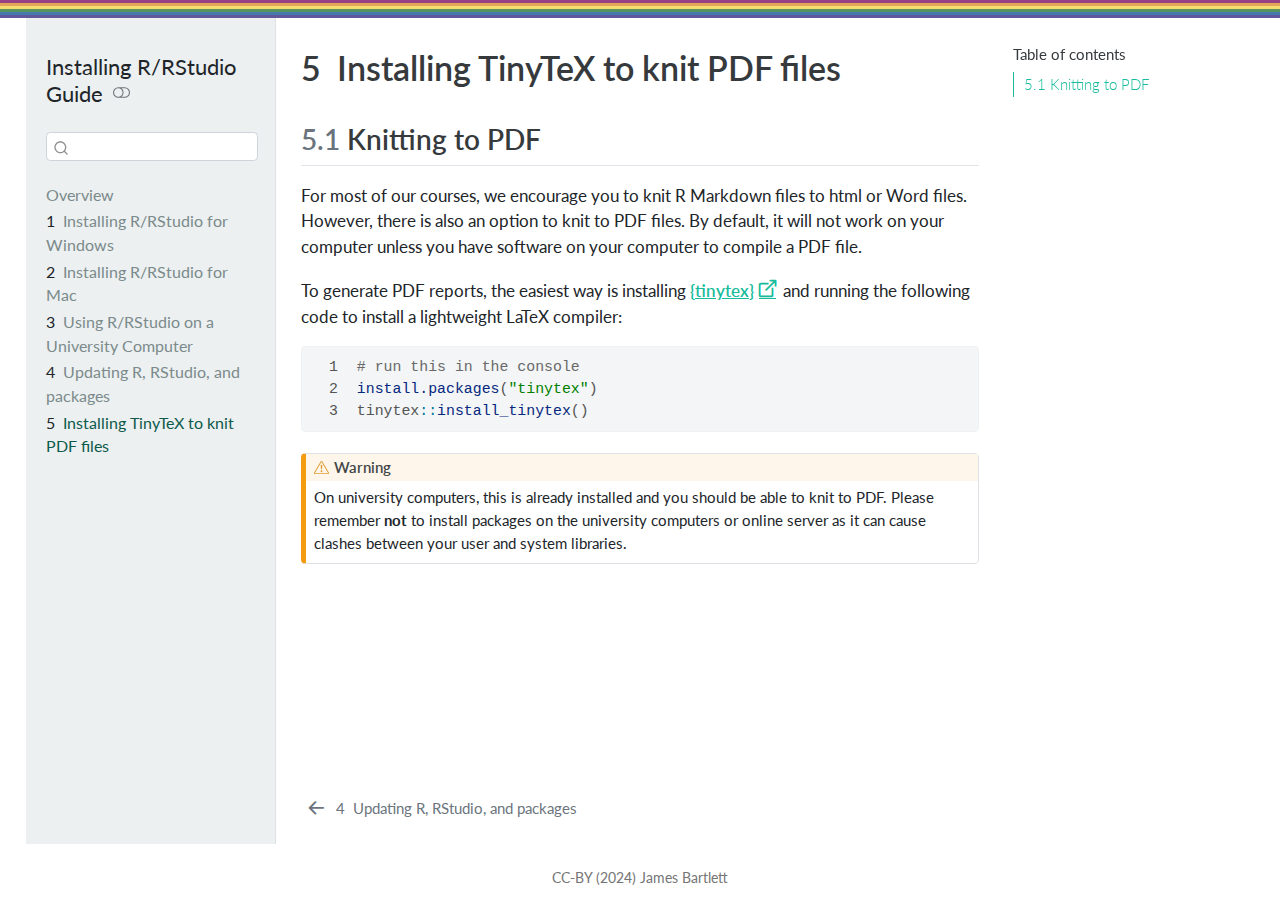
==== docs/install-tidytex.html @ 89337a4c "Complete Mac chapter, windows work in progress" ====
<!DOCTYPE html>
<html xmlns="http://www.w3.org/1999/xhtml" lang="en" xml:lang="en"><head>
<meta http-equiv="Content-Type" content="text/html; charset=UTF-8">
<meta charset="utf-8">
<meta name="generator" content="quarto-1.3.450">
<meta name="viewport" content="width=device-width, initial-scale=1.0, user-scalable=yes">
<meta name="description" content="This guide provides instructions for installing R/RStudio for students at the University of Glasgow.">
<title>Installing R/RStudio Guide - 5&nbsp; Installing TinyTeX to knit PDF files</title>
<style>
code{white-space: pre-wrap;}
span.smallcaps{font-variant: small-caps;}
div.columns{display: flex; gap: min(4vw, 1.5em);}
div.column{flex: auto; overflow-x: auto;}
div.hanging-indent{margin-left: 1.5em; text-indent: -1.5em;}
ul.task-list{list-style: none;}
ul.task-list li input[type="checkbox"] {
  width: 0.8em;
  margin: 0 0.8em 0.2em -1em; /* quarto-specific, see https://github.com/quarto-dev/quarto-cli/issues/4556 */ 
  vertical-align: middle;
}
/* CSS for syntax highlighting */
pre > code.sourceCode { white-space: pre; position: relative; }
pre > code.sourceCode > span { display: inline-block; line-height: 1.25; }
pre > code.sourceCode > span:empty { height: 1.2em; }
.sourceCode { overflow: visible; }
code.sourceCode > span { color: inherit; text-decoration: inherit; }
div.sourceCode { margin: 1em 0; }
pre.sourceCode { margin: 0; }
@media screen {
div.sourceCode { overflow: auto; }
}
@media print {
pre > code.sourceCode { white-space: pre-wrap; }
pre > code.sourceCode > span { text-indent: -5em; padding-left: 5em; }
}
pre.numberSource code
  { counter-reset: source-line 0; }
pre.numberSource code > span
  { position: relative; left: -4em; counter-increment: source-line; }
pre.numberSource code > span > a:first-child::before
  { content: counter(source-line);
    position: relative; left: -1em; text-align: right; vertical-align: baseline;
    border: none; display: inline-block;
    -webkit-touch-callout: none; -webkit-user-select: none;
    -khtml-user-select: none; -moz-user-select: none;
    -ms-user-select: none; user-select: none;
    padding: 0 4px; width: 4em;
  }
pre.numberSource { margin-left: 3em;  padding-left: 4px; }
div.sourceCode
  {   }
@media screen {
pre > code.sourceCode > span > a:first-child::before { text-decoration: underline; }
}
</style>

<script src="site_libs/quarto-nav/quarto-nav.js"></script>
<script src="site_libs/clipboard/clipboard.min.js"></script>
<script src="site_libs/quarto-search/autocomplete.umd.js"></script>
<script src="site_libs/quarto-search/fuse.min.js"></script>
<script src="site_libs/quarto-search/quarto-search.js"></script>
<meta name="quarto:offset" content="./">
<link href="./updating-r.html" rel="prev">
<link href="./images/logos/logo.png" rel="icon" type="image/png">
<script src="site_libs/quarto-html/quarto.js"></script>
<script src="site_libs/quarto-html/popper.min.js"></script>
<script src="site_libs/quarto-html/tippy.umd.min.js"></script>
<script src="site_libs/quarto-html/anchor.min.js"></script>
<link href="site_libs/quarto-html/tippy.css" rel="stylesheet">
<link href="site_libs/quarto-html/quarto-syntax-highlighting.css" rel="stylesheet" class="quarto-color-scheme" id="quarto-text-highlighting-styles">
<link href="site_libs/quarto-html/quarto-syntax-highlighting-dark.css" rel="prefetch" class="quarto-color-scheme quarto-color-alternate" id="quarto-text-highlighting-styles">
<script src="site_libs/bootstrap/bootstrap.min.js"></script>
<link href="site_libs/bootstrap/bootstrap-icons.css" rel="stylesheet">
<link href="site_libs/bootstrap/bootstrap.min.css" rel="stylesheet" class="quarto-color-scheme" id="quarto-bootstrap" data-mode="light">
<link href="site_libs/bootstrap/bootstrap-dark.min.css" rel="prefetch" class="quarto-color-scheme quarto-color-alternate" id="quarto-bootstrap" data-mode="dark"><script id="quarto-search-options" type="application/json">{
  "location": "sidebar",
  "copy-button": false,
  "collapse-after": 3,
  "panel-placement": "start",
  "type": "textbox",
  "limit": 20,
  "language": {
    "search-no-results-text": "No results",
    "search-matching-documents-text": "matching documents",
    "search-copy-link-title": "Copy link to search",
    "search-hide-matches-text": "Hide additional matches",
    "search-more-match-text": "more match in this document",
    "search-more-matches-text": "more matches in this document",
    "search-clear-button-title": "Clear",
    "search-detached-cancel-button-title": "Cancel",
    "search-submit-button-title": "Submit",
    "search-label": "Search"
  }
}</script><link rel="stylesheet" href="https://use.fontawesome.com/releases/v5.13.0/css/all.css">
<link rel="stylesheet" href="include/booktem.css">
<link rel="stylesheet" href="include/webex.css">
<link rel="stylesheet" href="include/glossary.css">
<link rel="stylesheet" href="include/style.css">
</head>
<body class="nav-sidebar floating">

<div id="quarto-search-results"></div>
  <header id="quarto-header" class="headroom fixed-top"><nav class="quarto-secondary-nav"><div class="container-fluid d-flex">
      <button type="button" class="quarto-btn-toggle btn" data-bs-toggle="collapse" data-bs-target="#quarto-sidebar,#quarto-sidebar-glass" aria-controls="quarto-sidebar" aria-expanded="false" aria-label="Toggle sidebar navigation" onclick="if (window.quartoToggleHeadroom) { window.quartoToggleHeadroom(); }">
        <i class="bi bi-layout-text-sidebar-reverse"></i>
      </button>
      <nav class="quarto-page-breadcrumbs" aria-label="breadcrumb"><ol class="breadcrumb"><li class="breadcrumb-item"><a href="./install-tidytex.html"><span class="chapter-number">5</span>&nbsp; <span class="chapter-title">Installing TinyTeX to knit PDF files</span></a></li></ol></nav>
      <a class="flex-grow-1" role="button" data-bs-toggle="collapse" data-bs-target="#quarto-sidebar,#quarto-sidebar-glass" aria-controls="quarto-sidebar" aria-expanded="false" aria-label="Toggle sidebar navigation" onclick="if (window.quartoToggleHeadroom) { window.quartoToggleHeadroom(); }">      
      </a>
      <button type="button" class="btn quarto-search-button" aria-label="" onclick="window.quartoOpenSearch();">
        <i class="bi bi-search"></i>
      </button>
    </div>
  </nav></header><!-- content --><div id="quarto-content" class="quarto-container page-columns page-rows-contents page-layout-article">
<!-- sidebar -->
  <nav id="quarto-sidebar" class="sidebar collapse collapse-horizontal sidebar-navigation floating overflow-auto"><div class="pt-lg-2 mt-2 text-left sidebar-header">
    <div class="sidebar-title mb-0 py-0">
      <a href="./">Installing R/RStudio Guide</a> 
        <div class="sidebar-tools-main">
  <a href="" class="quarto-color-scheme-toggle quarto-navigation-tool  px-1" onclick="window.quartoToggleColorScheme(); return false;" title="Toggle dark mode"><i class="bi"></i></a>
</div>
    </div>
      </div>
        <div class="mt-2 flex-shrink-0 align-items-center">
        <div class="sidebar-search">
        <div id="quarto-search" class="" title="Search"></div>
        </div>
        </div>
    <div class="sidebar-menu-container"> 
    <ul class="list-unstyled mt-1">
<li class="sidebar-item">
  <div class="sidebar-item-container"> 
  <a href="./index.html" class="sidebar-item-text sidebar-link">
 <span class="menu-text">Overview</span></a>
  </div>
</li>
        <li class="sidebar-item">
  <div class="sidebar-item-container"> 
  <a href="./installing-r-windows.html" class="sidebar-item-text sidebar-link">
 <span class="menu-text"><span class="chapter-number">1</span>&nbsp; <span class="chapter-title">Installing R/RStudio for Windows</span></span></a>
  </div>
</li>
        <li class="sidebar-item">
  <div class="sidebar-item-container"> 
  <a href="./installing-r-mac.html" class="sidebar-item-text sidebar-link">
 <span class="menu-text"><span class="chapter-number">2</span>&nbsp; <span class="chapter-title">Installing R/RStudio for Mac</span></span></a>
  </div>
</li>
        <li class="sidebar-item">
  <div class="sidebar-item-container"> 
  <a href="./installing-r-library.html" class="sidebar-item-text sidebar-link">
 <span class="menu-text"><span class="chapter-number">3</span>&nbsp; <span class="chapter-title">Using R/RStudio on a University Computer</span></span></a>
  </div>
</li>
        <li class="sidebar-item">
  <div class="sidebar-item-container"> 
  <a href="./updating-r.html" class="sidebar-item-text sidebar-link">
 <span class="menu-text"><span class="chapter-number">4</span>&nbsp; <span class="chapter-title">Updating R, RStudio, and packages</span></span></a>
  </div>
</li>
        <li class="sidebar-item">
  <div class="sidebar-item-container"> 
  <a href="./install-tidytex.html" class="sidebar-item-text sidebar-link active">
 <span class="menu-text"><span class="chapter-number">5</span>&nbsp; <span class="chapter-title">Installing TinyTeX to knit PDF files</span></span></a>
  </div>
</li>
    </ul>
</div>
</nav><div id="quarto-sidebar-glass" data-bs-toggle="collapse" data-bs-target="#quarto-sidebar,#quarto-sidebar-glass"></div>
<!-- margin-sidebar -->
    <div id="quarto-margin-sidebar" class="sidebar margin-sidebar">
        <nav id="TOC" role="doc-toc" class="toc-active"><h2 id="toc-title">Table of contents</h2>
   
  <ul>
<li><a href="#knitting-to-pdf" id="toc-knitting-to-pdf" class="nav-link active" data-scroll-target="#knitting-to-pdf"><span class="header-section-number">5.1</span> Knitting to PDF</a></li>
  </ul></nav>
    </div>
<!-- main -->
<main class="content" id="quarto-document-content"><header id="title-block-header" class="quarto-title-block default"><div class="quarto-title">
<h1 class="title"><span id="sec-install-tinytex" class="quarto-section-identifier"><span class="chapter-number">5</span>&nbsp; <span class="chapter-title">Installing TinyTeX to knit PDF files</span></span></h1>
</div>



<div class="quarto-title-meta">

    
  
    
  </div>
  

</header><section id="knitting-to-pdf" class="level2" data-number="5.1"><h2 data-number="5.1" class="anchored" data-anchor-id="knitting-to-pdf">
<span class="header-section-number">5.1</span> Knitting to PDF</h2>
<p>For most of our courses, we encourage you to knit R Markdown files to html or Word files. However, there is also an option to knit to PDF files. By default, it will not work on your computer unless you have software on your computer to compile a PDF file.</p>
<p>To generate PDF reports, the easiest way is installing <a href="https://yihui.org/tinytex/" target="_blank"><pkg>tinytex</pkg></a> and running the following code to install a lightweight LaTeX compiler:</p>
<div class="cell" data-layout-align="center">
<div class="sourceCode cell-code" id="cb1"><pre class="sourceCode numberSource r number-lines code-with-copy"><code class="sourceCode r"><span id="cb1-1"><a href="#cb1-1"></a><span class="co"># run this in the console</span></span>
<span id="cb1-2"><a href="#cb1-2"></a><span class="fu">install.packages</span>(<span class="st">"tinytex"</span>)</span>
<span id="cb1-3"><a href="#cb1-3"></a>tinytex<span class="sc">::</span><span class="fu">install_tinytex</span>()</span></code><button title="Copy to Clipboard" class="code-copy-button"><i class="bi"></i></button></pre></div>
</div>
<div class="callout callout-style-default callout-warning callout-titled">
<div class="callout-header d-flex align-content-center">
<div class="callout-icon-container">
<i class="callout-icon"></i>
</div>
<div class="callout-title-container flex-fill">
Warning
</div>
</div>
<div class="callout-body-container callout-body">
<p>On university computers, this is already installed and you should be able to knit to PDF. Please remember <strong>not</strong> to install packages on the university computers or online server as it can cause clashes between your user and system libraries.</p>
</div>
</div>


</section></main><!-- /main --><script>

/* update total correct if #webex-total_correct exists */
update_total_correct = function() {
  console.log("webex: update total_correct");

  var t = document.getElementsByClassName("webex-total_correct");
  for (var i = 0; i < t.length; i++) {
    p = t[i].parentElement;
    var correct = p.getElementsByClassName("webex-correct").length;
    var solvemes = p.getElementsByClassName("webex-solveme").length;
    var radiogroups = p.getElementsByClassName("webex-radiogroup").length;
    var selects = p.getElementsByClassName("webex-select").length;

    t[i].innerHTML = correct + " of " + (solvemes + radiogroups + selects) + " correct";
  }
}

/* webex-solution button toggling function */
b_func = function() {
  console.log("webex: toggle hide");

  var cl = this.parentElement.classList;
  if (cl.contains('open')) {
    cl.remove("open");
  } else {
    cl.add("open");
  }
}

/* check answers */
check_func = function() {
  console.log("webex: check answers");

  var cl = this.parentElement.classList;
  if (cl.contains('unchecked')) {
    cl.remove("unchecked");
    this.innerHTML = "Hide Answers";
  } else {
    cl.add("unchecked");
    this.innerHTML = "Show Answers";
  }
}

/* function for checking solveme answers */
solveme_func = function(e) {
  console.log("webex: check solveme");

  var real_answers = JSON.parse(this.dataset.answer);
  var my_answer = this.value;
  var cl = this.classList;
  if (cl.contains("ignorecase")) {
    my_answer = my_answer.toLowerCase();
  }
  if (cl.contains("nospaces")) {
    my_answer = my_answer.replace(/ /g, "")
  }

  if (my_answer == "") {
    cl.remove("webex-correct");
    cl.remove("webex-incorrect");
  } else if (real_answers.includes(my_answer)) {
    cl.add("webex-correct");
    cl.remove("webex-incorrect");
  } else {
    cl.add("webex-incorrect");
    cl.remove("webex-correct");
  }

  // match numeric answers within a specified tolerance
  if(this.dataset.tol > 0){
    var tol = JSON.parse(this.dataset.tol);
    var matches = real_answers.map(x => Math.abs(x - my_answer) < tol)
    if (matches.reduce((a, b) => a + b, 0) > 0) {
      cl.add("webex-correct");
    } else {
      cl.remove("webex-correct");
    }
  }

  // added regex bit
  if (cl.contains("regex")){
    answer_regex = RegExp(real_answers.join("|"))
    if (answer_regex.test(my_answer)) {
      cl.add("webex-correct");
    }
  }

  update_total_correct();
}

/* function for checking select answers */
select_func = function(e) {
  console.log("webex: check select");

  var cl = this.classList

  /* add style */
  cl.remove("webex-incorrect");
  cl.remove("webex-correct");
  if (this.value == "answer") {
    cl.add("webex-correct");
  } else if (this.value != "blank") {
    cl.add("webex-incorrect");
  }

  update_total_correct();
}

/* function for checking radiogroups answers */
radiogroups_func = function(e) {
  console.log("webex: check radiogroups");

  var checked_button = document.querySelector('input[name=' + this.id + ']:checked');
  var cl = checked_button.parentElement.classList;
  var labels = checked_button.parentElement.parentElement.children;

  /* get rid of styles */
  for (i = 0; i < labels.length; i++) {
    labels[i].classList.remove("webex-incorrect");
    labels[i].classList.remove("webex-correct");
  }

  /* add style */
  if (checked_button.value == "answer") {
    cl.add("webex-correct");
  } else {
    cl.add("webex-incorrect");
  }

  update_total_correct();
}

window.onload = function() {
  console.log("webex onload");
  /* set up solution buttons */
  var buttons = document.getElementsByTagName("button");

  for (var i = 0; i < buttons.length; i++) {
    if (buttons[i].parentElement.classList.contains('webex-solution')) {
      buttons[i].onclick = b_func;
    }
  }

  var check_sections = document.getElementsByClassName("webex-check");
  console.log("check:", check_sections.length);
  for (var i = 0; i < check_sections.length; i++) {
    check_sections[i].classList.add("unchecked");

    let btn = document.createElement("button");
    btn.innerHTML = "Show Answers";
    btn.classList.add("webex-check-button");
    btn.onclick = check_func;
    check_sections[i].appendChild(btn);

    let spn = document.createElement("span");
    spn.classList.add("webex-total_correct");
    check_sections[i].appendChild(spn);
  }

  /* set up webex-solveme inputs */
  var solveme = document.getElementsByClassName("webex-solveme");

  for (var i = 0; i < solveme.length; i++) {
    /* make sure input boxes don't auto-anything */
    solveme[i].setAttribute("autocomplete","off");
    solveme[i].setAttribute("autocorrect", "off");
    solveme[i].setAttribute("autocapitalize", "off");
    solveme[i].setAttribute("spellcheck", "false");
    solveme[i].value = "";

    /* adjust answer for ignorecase or nospaces */
    var cl = solveme[i].classList;
    var real_answer = solveme[i].dataset.answer;
    if (cl.contains("ignorecase")) {
      real_answer = real_answer.toLowerCase();
    }
    if (cl.contains("nospaces")) {
      real_answer = real_answer.replace(/ /g, "");
    }
    solveme[i].dataset.answer = real_answer;

    /* attach checking function */
    solveme[i].onkeyup = solveme_func;
    solveme[i].onchange = solveme_func;

    solveme[i].insertAdjacentHTML("afterend", " <span class='webex-icon'></span>")
  }

  /* set up radiogroups */
  var radiogroups = document.getElementsByClassName("webex-radiogroup");
  for (var i = 0; i < radiogroups.length; i++) {
    radiogroups[i].onchange = radiogroups_func;
  }

  /* set up selects */
  var selects = document.getElementsByClassName("webex-select");
  for (var i = 0; i < selects.length; i++) {
    selects[i].onchange = select_func;
    selects[i].insertAdjacentHTML("afterend", " <span class='webex-icon'></span>")
  }

  update_total_correct();
}

</script><script>
// open rdrr links externally ----

var exlinks = document.querySelectorAll("a[href^='https://rdrr.io']");
var exlink_func = function(){
  window.open(this.href);
  return false;
};
for (var i = 0; i < exlinks.length; i++) {
    exlinks[i].addEventListener('click', exlink_func, false);
}

// visible second sidebar in mobile ----

function move_sidebar() {
  var toc = document.getElementById("TOC");
  var small_sidebar = document.querySelector("#quarto-sidebar .sidebar-menu-container");
  var right_sidebar = document.getElementById("quarto-margin-sidebar");

  if (window.innerWidth < 768) {
    small_sidebar.append(toc);
  } else {
    right_sidebar.append(toc);
  }
}
move_sidebar();
window.onresize = move_sidebar;
</script><script id="quarto-html-after-body" type="application/javascript">
window.document.addEventListener("DOMContentLoaded", function (event) {
  const toggleBodyColorMode = (bsSheetEl) => {
    const mode = bsSheetEl.getAttribute("data-mode");
    const bodyEl = window.document.querySelector("body");
    if (mode === "dark") {
      bodyEl.classList.add("quarto-dark");
      bodyEl.classList.remove("quarto-light");
    } else {
      bodyEl.classList.add("quarto-light");
      bodyEl.classList.remove("quarto-dark");
    }
  }
  const toggleBodyColorPrimary = () => {
    const bsSheetEl = window.document.querySelector("link#quarto-bootstrap");
    if (bsSheetEl) {
      toggleBodyColorMode(bsSheetEl);
    }
  }
  toggleBodyColorPrimary();  
  const disableStylesheet = (stylesheets) => {
    for (let i=0; i < stylesheets.length; i++) {
      const stylesheet = stylesheets[i];
      stylesheet.rel = 'prefetch';
    }
  }
  const enableStylesheet = (stylesheets) => {
    for (let i=0; i < stylesheets.length; i++) {
      const stylesheet = stylesheets[i];
      stylesheet.rel = 'stylesheet';
    }
  }
  const manageTransitions = (selector, allowTransitions) => {
    const els = window.document.querySelectorAll(selector);
    for (let i=0; i < els.length; i++) {
      const el = els[i];
      if (allowTransitions) {
        el.classList.remove('notransition');
      } else {
        el.classList.add('notransition');
      }
    }
  }
  const toggleColorMode = (alternate) => {
    // Switch the stylesheets
    const alternateStylesheets = window.document.querySelectorAll('link.quarto-color-scheme.quarto-color-alternate');
    manageTransitions('#quarto-margin-sidebar .nav-link', false);
    if (alternate) {
      enableStylesheet(alternateStylesheets);
      for (const sheetNode of alternateStylesheets) {
        if (sheetNode.id === "quarto-bootstrap") {
          toggleBodyColorMode(sheetNode);
        }
      }
    } else {
      disableStylesheet(alternateStylesheets);
      toggleBodyColorPrimary();
    }
    manageTransitions('#quarto-margin-sidebar .nav-link', true);
    // Switch the toggles
    const toggles = window.document.querySelectorAll('.quarto-color-scheme-toggle');
    for (let i=0; i < toggles.length; i++) {
      const toggle = toggles[i];
      if (toggle) {
        if (alternate) {
          toggle.classList.add("alternate");     
        } else {
          toggle.classList.remove("alternate");
        }
      }
    }
    // Hack to workaround the fact that safari doesn't
    // properly recolor the scrollbar when toggling (#1455)
    if (navigator.userAgent.indexOf('Safari') > 0 && navigator.userAgent.indexOf('Chrome') == -1) {
      manageTransitions("body", false);
      window.scrollTo(0, 1);
      setTimeout(() => {
        window.scrollTo(0, 0);
        manageTransitions("body", true);
      }, 40);  
    }
  }
  const isFileUrl = () => { 
    return window.location.protocol === 'file:';
  }
  const hasAlternateSentinel = () => {  
    let styleSentinel = getColorSchemeSentinel();
    if (styleSentinel !== null) {
      return styleSentinel === "alternate";
    } else {
      return false;
    }
  }
  const setStyleSentinel = (alternate) => {
    const value = alternate ? "alternate" : "default";
    if (!isFileUrl()) {
      window.localStorage.setItem("quarto-color-scheme", value);
    } else {
      localAlternateSentinel = value;
    }
  }
  const getColorSchemeSentinel = () => {
    if (!isFileUrl()) {
      const storageValue = window.localStorage.getItem("quarto-color-scheme");
      return storageValue != null ? storageValue : localAlternateSentinel;
    } else {
      return localAlternateSentinel;
    }
  }
  let localAlternateSentinel = 'default';
  // Dark / light mode switch
  window.quartoToggleColorScheme = () => {
    // Read the current dark / light value 
    let toAlternate = !hasAlternateSentinel();
    toggleColorMode(toAlternate);
    setStyleSentinel(toAlternate);
  };
  // Ensure there is a toggle, if there isn't float one in the top right
  if (window.document.querySelector('.quarto-color-scheme-toggle') === null) {
    const a = window.document.createElement('a');
    a.classList.add('top-right');
    a.classList.add('quarto-color-scheme-toggle');
    a.href = "";
    a.onclick = function() { try { window.quartoToggleColorScheme(); } catch {} return false; };
    const i = window.document.createElement("i");
    i.classList.add('bi');
    a.appendChild(i);
    window.document.body.appendChild(a);
  }
  // Switch to dark mode if need be
  if (hasAlternateSentinel()) {
    toggleColorMode(true);
  } else {
    toggleColorMode(false);
  }
  const icon = "";
  const anchorJS = new window.AnchorJS();
  anchorJS.options = {
    placement: 'right',
    icon: icon
  };
  anchorJS.add('.anchored');
  const isCodeAnnotation = (el) => {
    for (const clz of el.classList) {
      if (clz.startsWith('code-annotation-')) {                     
        return true;
      }
    }
    return false;
  }
  const clipboard = new window.ClipboardJS('.code-copy-button', {
    text: function(trigger) {
      const codeEl = trigger.previousElementSibling.cloneNode(true);
      for (const childEl of codeEl.children) {
        if (isCodeAnnotation(childEl)) {
          childEl.remove();
        }
      }
      return codeEl.innerText;
    }
  });
  clipboard.on('success', function(e) {
    // button target
    const button = e.trigger;
    // don't keep focus
    button.blur();
    // flash "checked"
    button.classList.add('code-copy-button-checked');
    var currentTitle = button.getAttribute("title");
    button.setAttribute("title", "Copied!");
    let tooltip;
    if (window.bootstrap) {
      button.setAttribute("data-bs-toggle", "tooltip");
      button.setAttribute("data-bs-placement", "left");
      button.setAttribute("data-bs-title", "Copied!");
      tooltip = new bootstrap.Tooltip(button, 
        { trigger: "manual", 
          customClass: "code-copy-button-tooltip",
          offset: [0, -8]});
      tooltip.show();    
    }
    setTimeout(function() {
      if (tooltip) {
        tooltip.hide();
        button.removeAttribute("data-bs-title");
        button.removeAttribute("data-bs-toggle");
        button.removeAttribute("data-bs-placement");
      }
      button.setAttribute("title", currentTitle);
      button.classList.remove('code-copy-button-checked');
    }, 1000);
    // clear code selection
    e.clearSelection();
  });
  function tippyHover(el, contentFn) {
    const config = {
      allowHTML: true,
      content: contentFn,
      maxWidth: 500,
      delay: 100,
      arrow: false,
      appendTo: function(el) {
          return el.parentElement;
      },
      interactive: true,
      interactiveBorder: 10,
      theme: 'quarto',
      placement: 'bottom-start'
    };
    window.tippy(el, config); 
  }
  const noterefs = window.document.querySelectorAll('a[role="doc-noteref"]');
  for (var i=0; i<noterefs.length; i++) {
    const ref = noterefs[i];
    tippyHover(ref, function() {
      // use id or data attribute instead here
      let href = ref.getAttribute('data-footnote-href') || ref.getAttribute('href');
      try { href = new URL(href).hash; } catch {}
      const id = href.replace(/^#\/?/, "");
      const note = window.document.getElementById(id);
      return note.innerHTML;
    });
  }
      let selectedAnnoteEl;
      const selectorForAnnotation = ( cell, annotation) => {
        let cellAttr = 'data-code-cell="' + cell + '"';
        let lineAttr = 'data-code-annotation="' +  annotation + '"';
        const selector = 'span[' + cellAttr + '][' + lineAttr + ']';
        return selector;
      }
      const selectCodeLines = (annoteEl) => {
        const doc = window.document;
        const targetCell = annoteEl.getAttribute("data-target-cell");
        const targetAnnotation = annoteEl.getAttribute("data-target-annotation");
        const annoteSpan = window.document.querySelector(selectorForAnnotation(targetCell, targetAnnotation));
        const lines = annoteSpan.getAttribute("data-code-lines").split(",");
        const lineIds = lines.map((line) => {
          return targetCell + "-" + line;
        })
        let top = null;
        let height = null;
        let parent = null;
        if (lineIds.length > 0) {
            //compute the position of the single el (top and bottom and make a div)
            const el = window.document.getElementById(lineIds[0]);
            top = el.offsetTop;
            height = el.offsetHeight;
            parent = el.parentElement.parentElement;
          if (lineIds.length > 1) {
            const lastEl = window.document.getElementById(lineIds[lineIds.length - 1]);
            const bottom = lastEl.offsetTop + lastEl.offsetHeight;
            height = bottom - top;
          }
          if (top !== null && height !== null && parent !== null) {
            // cook up a div (if necessary) and position it 
            let div = window.document.getElementById("code-annotation-line-highlight");
            if (div === null) {
              div = window.document.createElement("div");
              div.setAttribute("id", "code-annotation-line-highlight");
              div.style.position = 'absolute';
              parent.appendChild(div);
            }
            div.style.top = top - 2 + "px";
            div.style.height = height + 4 + "px";
            let gutterDiv = window.document.getElementById("code-annotation-line-highlight-gutter");
            if (gutterDiv === null) {
              gutterDiv = window.document.createElement("div");
              gutterDiv.setAttribute("id", "code-annotation-line-highlight-gutter");
              gutterDiv.style.position = 'absolute';
              const codeCell = window.document.getElementById(targetCell);
              const gutter = codeCell.querySelector('.code-annotation-gutter');
              gutter.appendChild(gutterDiv);
            }
            gutterDiv.style.top = top - 2 + "px";
            gutterDiv.style.height = height + 4 + "px";
          }
          selectedAnnoteEl = annoteEl;
        }
      };
      const unselectCodeLines = () => {
        const elementsIds = ["code-annotation-line-highlight", "code-annotation-line-highlight-gutter"];
        elementsIds.forEach((elId) => {
          const div = window.document.getElementById(elId);
          if (div) {
            div.remove();
          }
        });
        selectedAnnoteEl = undefined;
      };
      // Attach click handler to the DT
      const annoteDls = window.document.querySelectorAll('dt[data-target-cell]');
      for (const annoteDlNode of annoteDls) {
        annoteDlNode.addEventListener('click', (event) => {
          const clickedEl = event.target;
          if (clickedEl !== selectedAnnoteEl) {
            unselectCodeLines();
            const activeEl = window.document.querySelector('dt[data-target-cell].code-annotation-active');
            if (activeEl) {
              activeEl.classList.remove('code-annotation-active');
            }
            selectCodeLines(clickedEl);
            clickedEl.classList.add('code-annotation-active');
          } else {
            // Unselect the line
            unselectCodeLines();
            clickedEl.classList.remove('code-annotation-active');
          }
        });
      }
  const findCites = (el) => {
    const parentEl = el.parentElement;
    if (parentEl) {
      const cites = parentEl.dataset.cites;
      if (cites) {
        return {
          el,
          cites: cites.split(' ')
        };
      } else {
        return findCites(el.parentElement)
      }
    } else {
      return undefined;
    }
  };
  var bibliorefs = window.document.querySelectorAll('a[role="doc-biblioref"]');
  for (var i=0; i<bibliorefs.length; i++) {
    const ref = bibliorefs[i];
    const citeInfo = findCites(ref);
    if (citeInfo) {
      tippyHover(citeInfo.el, function() {
        var popup = window.document.createElement('div');
        citeInfo.cites.forEach(function(cite) {
          var citeDiv = window.document.createElement('div');
          citeDiv.classList.add('hanging-indent');
          citeDiv.classList.add('csl-entry');
          var biblioDiv = window.document.getElementById('ref-' + cite);
          if (biblioDiv) {
            citeDiv.innerHTML = biblioDiv.innerHTML;
          }
          popup.appendChild(citeDiv);
        });
        return popup.innerHTML;
      });
    }
  }
});
</script><nav class="page-navigation"><div class="nav-page nav-page-previous">
      <a href="./updating-r.html" class="pagination-link">
        <i class="bi bi-arrow-left-short"></i> <span class="nav-page-text"><span class="chapter-number">4</span>&nbsp; <span class="chapter-title">Updating R, RStudio, and packages</span></span>
      </a>          
  </div>
  <div class="nav-page nav-page-next">
  </div>
</nav>
</div> <!-- /content -->
<footer class="footer"><div class="nav-footer">
    <div class="nav-footer-left">
      &nbsp;
    </div>   
    <div class="nav-footer-center">CC-BY (2024) James Bartlett</div>
    <div class="nav-footer-right">
      &nbsp;
    </div>
  </div>
</footer>


</body></html>
---- docs/site_libs/quarto-html/tippy.css ----
.tippy-box[data-animation=fade][data-state=hidden]{opacity:0}[data-tippy-root]{max-width:calc(100vw - 10px)}.tippy-box{position:relative;background-color:#333;color:#fff;border-radius:4px;font-size:14px;line-height:1.4;white-space:normal;outline:0;transition-property:transform,visibility,opacity}.tippy-box[data-placement^=top]>.tippy-arrow{bottom:0}.tippy-box[data-placement^=top]>.tippy-arrow:before{bottom:-7px;left:0;border-width:8px 8px 0;border-top-color:initial;transform-origin:center top}.tippy-box[data-placement^=bottom]>.tippy-arrow{top:0}.tippy-box[data-placement^=bottom]>.tippy-arrow:before{top:-7px;left:0;border-width:0 8px 8px;border-bottom-color:initial;transform-origin:center bottom}.tippy-box[data-placement^=left]>.tippy-arrow{right:0}.tippy-box[data-placement^=left]>.tippy-arrow:before{border-width:8px 0 8px 8px;border-left-color:initial;right:-7px;transform-origin:center left}.tippy-box[data-placement^=right]>.tippy-arrow{left:0}.tippy-box[data-placement^=right]>.tippy-arrow:before{left:-7px;border-width:8px 8px 8px 0;border-right-color:initial;transform-origin:center right}.tippy-box[data-inertia][data-state=visible]{transition-timing-function:cubic-bezier(.54,1.5,.38,1.11)}.tippy-arrow{width:16px;height:16px;color:#333}.tippy-arrow:before{content:"";position:absolute;border-color:transparent;border-style:solid}.tippy-content{position:relative;padding:5px 9px;z-index:1}
---- docs/site_libs/quarto-html/quarto-syntax-highlighting.css ----
/* quarto syntax highlight colors */
:root {
  --quarto-hl-ot-color: #d91e18;
  --quarto-hl-at-color: #a55a00;
  --quarto-hl-ss-color: #008000;
  --quarto-hl-an-color: #696969;
  --quarto-hl-fu-color: #06287e;
  --quarto-hl-st-color: #008000;
  --quarto-hl-cf-color: #d91e18;
  --quarto-hl-op-color: #00769e;
  --quarto-hl-er-color: #7928a1;
  --quarto-hl-bn-color: #7928a1;
  --quarto-hl-al-color: #7928a1;
  --quarto-hl-va-color: #a55a00;
  --quarto-hl-bu-color: inherit;
  --quarto-hl-ex-color: inherit;
  --quarto-hl-pp-color: #7928a1;
  --quarto-hl-in-color: #696969;
  --quarto-hl-vs-color: #008000;
  --quarto-hl-wa-color: #696969;
  --quarto-hl-do-color: #696969;
  --quarto-hl-im-color: inherit;
  --quarto-hl-ch-color: #008000;
  --quarto-hl-dt-color: #7928a1;
  --quarto-hl-fl-color: #a55a00;
  --quarto-hl-co-color: #696969;
  --quarto-hl-cv-color: #696969;
  --quarto-hl-cn-color: #d91e18;
  --quarto-hl-sc-color: #00769e;
  --quarto-hl-dv-color: #7928a1;
  --quarto-hl-kw-color: #d91e18;
}

/* other quarto variables */
:root {
  --quarto-font-monospace: SFMono-Regular, Menlo, Monaco, Consolas, "Liberation Mono", "Courier New", monospace;
}

pre > code.sourceCode > span {
  color: #545454;
}

code span {
  color: #545454;
}

code.sourceCode > span {
  color: #545454;
}

div.sourceCode,
div.sourceCode pre.sourceCode {
  color: #545454;
}

code span.ot {
  color: #d91e18;
  font-style: inherit;
}

code span.at {
  color: #a55a00;
  font-style: inherit;
}

code span.ss {
  color: #008000;
  font-style: inherit;
}

code span.an {
  color: #696969;
  font-style: inherit;
}

code span.fu {
  color: #06287e;
  font-style: inherit;
}

code span.st {
  color: #008000;
  font-style: inherit;
}

code span.cf {
  color: #d91e18;
  font-style: inherit;
}

code span.op {
  color: #00769e;
  font-style: inherit;
}

code span.er {
  color: #7928a1;
  font-style: inherit;
}

code span.bn {
  color: #7928a1;
  font-style: inherit;
}

code span.al {
  color: #7928a1;
  font-style: inherit;
}

code span.va {
  color: #a55a00;
  font-style: inherit;
}

code span.bu {
  font-style: inherit;
}

code span.ex {
  font-style: inherit;
}

code span.pp {
  color: #7928a1;
  font-style: inherit;
}

code span.in {
  color: #696969;
  font-style: inherit;
}

code span.vs {
  color: #008000;
  font-style: inherit;
}

code span.wa {
  color: #696969;
  font-style: italic;
}

code span.do {
  color: #696969;
  font-style: italic;
}

code span.im {
  font-style: inherit;
}

code span.ch {
  color: #008000;
  font-style: inherit;
}

code span.dt {
  color: #7928a1;
  font-style: inherit;
}

code span.fl {
  color: #a55a00;
  font-style: inherit;
}

code span.co {
  color: #696969;
  font-style: inherit;
}

code span.cv {
  color: #696969;
  font-style: italic;
}

code span.cn {
  color: #d91e18;
  font-style: inherit;
}

code span.sc {
  color: #00769e;
  font-style: inherit;
}

code span.dv {
  color: #7928a1;
  font-style: inherit;
}

code span.kw {
  color: #d91e18;
  font-style: inherit;
}

.prevent-inlining {
  content: "</";
}

/*# sourceMappingURL=debc5d5d77c3f9108843748ff7464032.css.map */
---- docs/site_libs/quarto-html/quarto-syntax-highlighting-dark.css ----
/* quarto syntax highlight colors */
:root {
  --quarto-hl-ot-color: #ffa07a;
  --quarto-hl-at-color: #ffd700;
  --quarto-hl-ss-color: #abe338;
  --quarto-hl-an-color: #d4d0ab;
  --quarto-hl-fu-color: #ffd700;
  --quarto-hl-st-color: #abe338;
  --quarto-hl-cf-color: #ffa07a;
  --quarto-hl-op-color: #00e0e0;
  --quarto-hl-er-color: #dcc6e0;
  --quarto-hl-bn-color: #dcc6e0;
  --quarto-hl-al-color: #dcc6e0;
  --quarto-hl-va-color: #f5ab35;
  --quarto-hl-bu-color: #f5ab35;
  --quarto-hl-ex-color: #ffd700;
  --quarto-hl-pp-color: #dcc6e0;
  --quarto-hl-in-color: #d4d0ab;
  --quarto-hl-vs-color: #abe338;
  --quarto-hl-wa-color: #d4d0ab;
  --quarto-hl-do-color: #d4d0ab;
  --quarto-hl-im-color: #f8f8f2;
  --quarto-hl-ch-color: #abe338;
  --quarto-hl-dt-color: #dcc6e0;
  --quarto-hl-fl-color: #f5ab35;
  --quarto-hl-co-color: #d4d0ab;
  --quarto-hl-cv-color: #d4d0ab;
  --quarto-hl-cn-color: #ffa07a;
  --quarto-hl-sc-color: #00e0e0;
  --quarto-hl-dv-color: #dcc6e0;
  --quarto-hl-kw-color: #ffa07a;
}

/* other quarto variables */
:root {
  --quarto-font-monospace: SFMono-Regular, Menlo, Monaco, Consolas, "Liberation Mono", "Courier New", monospace;
}

pre > code.sourceCode > span {
  color: #f8f8f2;
}

code span {
  color: #f8f8f2;
}

code.sourceCode > span {
  color: #f8f8f2;
}

div.sourceCode,
div.sourceCode pre.sourceCode {
  color: #f8f8f2;
}

code span.ot {
  color: #ffa07a;
  font-style: inherit;
}

code span.at {
  color: #ffd700;
  font-style: inherit;
}

code span.ss {
  color: #abe338;
  font-style: inherit;
}

code span.an {
  color: #d4d0ab;
  font-style: inherit;
}

code span.fu {
  color: #ffd700;
  font-style: inherit;
}

code span.st {
  color: #abe338;
  font-style: inherit;
}

code span.cf {
  color: #ffa07a;
  font-style: inherit;
}

code span.op {
  color: #00e0e0;
  font-style: inherit;
}

code span.er {
  color: #dcc6e0;
  font-style: inherit;
}

code span.bn {
  color: #dcc6e0;
  font-style: inherit;
}

code span.al {
  color: #dcc6e0;
  font-style: inherit;
}

code span.va {
  color: #f5ab35;
  font-style: inherit;
}

code span.bu {
  color: #f5ab35;
  font-style: inherit;
}

code span.ex {
  color: #ffd700;
  font-style: inherit;
}

code span.pp {
  color: #dcc6e0;
  font-style: inherit;
}

code span.in {
  color: #d4d0ab;
  font-style: inherit;
}

code span.vs {
  color: #abe338;
  font-style: inherit;
}

code span.wa {
  color: #d4d0ab;
  font-style: italic;
}

code span.do {
  color: #d4d0ab;
  font-style: italic;
}

code span.im {
  color: #f8f8f2;
  font-style: inherit;
}

code span.ch {
  color: #abe338;
  font-style: inherit;
}

code span.dt {
  color: #dcc6e0;
  font-style: inherit;
}

code span.fl {
  color: #f5ab35;
  font-style: inherit;
}

code span.co {
  color: #d4d0ab;
  font-style: inherit;
}

code span.cv {
  color: #d4d0ab;
  font-style: italic;
}

code span.cn {
  color: #ffa07a;
  font-style: inherit;
}

code span.sc {
  color: #00e0e0;
  font-style: inherit;
}

code span.dv {
  color: #dcc6e0;
  font-style: inherit;
}

code span.kw {
  color: #ffa07a;
  font-style: inherit;
}

.prevent-inlining {
  content: "</";
}

/*# sourceMappingURL=935a306eefa94366c21e1a970dddb765.css.map */
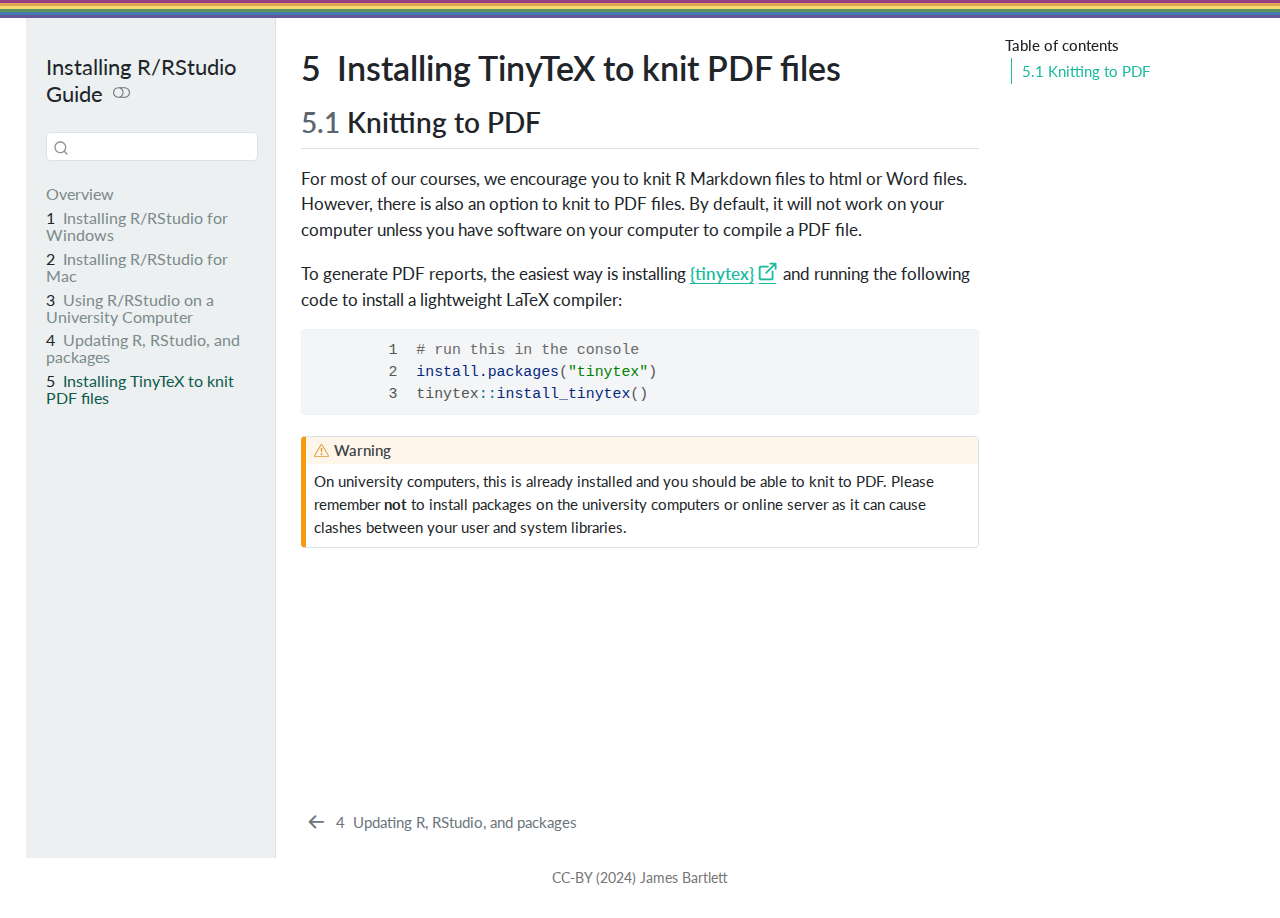
==== commit 97e03212: "Full draft version of Windows guide" ====
--- a/docs/install-tidytex.html
+++ b/docs/install-tidytex.html
@@ -2,7 +2,7 @@
 <html xmlns="http://www.w3.org/1999/xhtml" lang="en" xml:lang="en"><head>
 <meta http-equiv="Content-Type" content="text/html; charset=UTF-8">
 <meta charset="utf-8">
-<meta name="generator" content="quarto-1.3.450">
+<meta name="generator" content="quarto-1.4.555">
 <meta name="viewport" content="width=device-width, initial-scale=1.0, user-scalable=yes">
 <meta name="description" content="This guide provides instructions for installing R/RStudio for students at the University of Glasgow.">
 <title>Installing R/RStudio Guide - 5&nbsp; Installing TinyTeX to knit PDF files</title>
@@ -20,7 +20,7 @@
 }
 /* CSS for syntax highlighting */
 pre > code.sourceCode { white-space: pre; position: relative; }
-pre > code.sourceCode > span { display: inline-block; line-height: 1.25; }
+pre > code.sourceCode > span { line-height: 1.25; }
 pre > code.sourceCode > span:empty { height: 1.2em; }
 .sourceCode { overflow: visible; }
 code.sourceCode > span { color: inherit; text-decoration: inherit; }
@@ -78,7 +78,13 @@
   "collapse-after": 3,
   "panel-placement": "start",
   "type": "textbox",
-  "limit": 20,
+  "limit": 50,
+  "keyboard-shortcut": [
+    "f",
+    "/",
+    "s"
+  ],
+  "show-item-context": false,
   "language": {
     "search-no-results-text": "No results",
     "search-matching-documents-text": "matching documents",
@@ -87,6 +93,7 @@
     "search-more-match-text": "more match in this document",
     "search-more-matches-text": "more matches in this document",
     "search-clear-button-title": "Clear",
+    "search-text-placeholder": "",
     "search-detached-cancel-button-title": "Cancel",
     "search-submit-button-title": "Submit",
     "search-label": "Search"
@@ -101,19 +108,19 @@
 
 <div id="quarto-search-results"></div>
   <header id="quarto-header" class="headroom fixed-top"><nav class="quarto-secondary-nav"><div class="container-fluid d-flex">
-      <button type="button" class="quarto-btn-toggle btn" data-bs-toggle="collapse" data-bs-target="#quarto-sidebar,#quarto-sidebar-glass" aria-controls="quarto-sidebar" aria-expanded="false" aria-label="Toggle sidebar navigation" onclick="if (window.quartoToggleHeadroom) { window.quartoToggleHeadroom(); }">
+      <button type="button" class="quarto-btn-toggle btn" data-bs-toggle="collapse" data-bs-target=".quarto-sidebar-collapse-item" aria-controls="quarto-sidebar" aria-expanded="false" aria-label="Toggle sidebar navigation" onclick="if (window.quartoToggleHeadroom) { window.quartoToggleHeadroom(); }">
         <i class="bi bi-layout-text-sidebar-reverse"></i>
       </button>
-      <nav class="quarto-page-breadcrumbs" aria-label="breadcrumb"><ol class="breadcrumb"><li class="breadcrumb-item"><a href="./install-tidytex.html"><span class="chapter-number">5</span>&nbsp; <span class="chapter-title">Installing TinyTeX to knit PDF files</span></a></li></ol></nav>
-      <a class="flex-grow-1" role="button" data-bs-toggle="collapse" data-bs-target="#quarto-sidebar,#quarto-sidebar-glass" aria-controls="quarto-sidebar" aria-expanded="false" aria-label="Toggle sidebar navigation" onclick="if (window.quartoToggleHeadroom) { window.quartoToggleHeadroom(); }">      
-      </a>
+        <nav class="quarto-page-breadcrumbs" aria-label="breadcrumb"><ol class="breadcrumb"><li class="breadcrumb-item"><a href="./install-tidytex.html"><span class="chapter-number">5</span>&nbsp; <span class="chapter-title">Installing TinyTeX to knit PDF files</span></a></li></ol></nav>
+        <a class="flex-grow-1" role="button" data-bs-toggle="collapse" data-bs-target=".quarto-sidebar-collapse-item" aria-controls="quarto-sidebar" aria-expanded="false" aria-label="Toggle sidebar navigation" onclick="if (window.quartoToggleHeadroom) { window.quartoToggleHeadroom(); }">      
+        </a>
       <button type="button" class="btn quarto-search-button" aria-label="" onclick="window.quartoOpenSearch();">
         <i class="bi bi-search"></i>
       </button>
     </div>
   </nav></header><!-- content --><div id="quarto-content" class="quarto-container page-columns page-rows-contents page-layout-article">
 <!-- sidebar -->
-  <nav id="quarto-sidebar" class="sidebar collapse collapse-horizontal sidebar-navigation floating overflow-auto"><div class="pt-lg-2 mt-2 text-left sidebar-header">
+  <nav id="quarto-sidebar" class="sidebar collapse collapse-horizontal quarto-sidebar-collapse-item sidebar-navigation floating overflow-auto"><div class="pt-lg-2 mt-2 text-left sidebar-header">
     <div class="sidebar-title mb-0 py-0">
       <a href="./">Installing R/RStudio Guide</a> 
         <div class="sidebar-tools-main">
@@ -166,7 +173,7 @@
 </li>
     </ul>
 </div>
-</nav><div id="quarto-sidebar-glass" data-bs-toggle="collapse" data-bs-target="#quarto-sidebar,#quarto-sidebar-glass"></div>
+</nav><div id="quarto-sidebar-glass" class="quarto-sidebar-collapse-item" data-bs-toggle="collapse" data-bs-target=".quarto-sidebar-collapse-item"></div>
 <!-- margin-sidebar -->
     <div id="quarto-margin-sidebar" class="sidebar margin-sidebar">
         <nav id="TOC" role="doc-toc" class="toc-active"><h2 id="toc-title">Table of contents</h2>
@@ -189,6 +196,7 @@
     
   </div>
   
+
 
 </header><section id="knitting-to-pdf" class="level2" data-number="5.1"><h2 data-number="5.1" class="anchored" data-anchor-id="knitting-to-pdf">
 <span class="header-section-number">5.1</span> Knitting to PDF</h2>
@@ -489,6 +497,33 @@
       }
     }
   }
+  const toggleGiscusIfUsed = (isAlternate, darkModeDefault) => {
+    const baseTheme = document.querySelector('#giscus-base-theme')?.value ?? 'light';
+    const alternateTheme = document.querySelector('#giscus-alt-theme')?.value ?? 'dark';
+    let newTheme = '';
+    if(darkModeDefault) {
+      newTheme = isAlternate ? baseTheme : alternateTheme;
+    } else {
+      newTheme = isAlternate ? alternateTheme : baseTheme;
+    }
+    const changeGiscusTheme = () => {
+      // From: https://github.com/giscus/giscus/issues/336
+      const sendMessage = (message) => {
+        const iframe = document.querySelector('iframe.giscus-frame');
+        if (!iframe) return;
+        iframe.contentWindow.postMessage({ giscus: message }, 'https://giscus.app');
+      }
+      sendMessage({
+        setConfig: {
+          theme: newTheme
+        }
+      });
+    }
+    const isGiscussLoaded = window.document.querySelector('iframe.giscus-frame') !== null;
+    if (isGiscussLoaded) {
+      changeGiscusTheme();
+    }
+  }
   const toggleColorMode = (alternate) => {
     // Switch the stylesheets
     const alternateStylesheets = window.document.querySelectorAll('link.quarto-color-scheme.quarto-color-alternate');
@@ -555,13 +590,15 @@
       return localAlternateSentinel;
     }
   }
-  let localAlternateSentinel = 'default';
+  const darkModeDefault = false;
+  let localAlternateSentinel = darkModeDefault ? 'alternate' : 'default';
   // Dark / light mode switch
   window.quartoToggleColorScheme = () => {
     // Read the current dark / light value 
     let toAlternate = !hasAlternateSentinel();
     toggleColorMode(toAlternate);
     setStyleSentinel(toAlternate);
+    toggleGiscusIfUsed(toAlternate, darkModeDefault);
   };
   // Ensure there is a toggle, if there isn't float one in the top right
   if (window.document.querySelector('.quarto-color-scheme-toggle') === null) {
@@ -640,10 +677,27 @@
     // clear code selection
     e.clearSelection();
   });
-  function tippyHover(el, contentFn) {
+    var localhostRegex = new RegExp(/^(?:http|https):\/\/localhost\:?[0-9]*\//);
+    var mailtoRegex = new RegExp(/^mailto:/);
+      var filterRegex = new RegExp('/' + window.location.host + '/');
+    var isInternal = (href) => {
+        return filterRegex.test(href) || localhostRegex.test(href) || mailtoRegex.test(href);
+    }
+    // Inspect non-navigation links and adorn them if external
+ 	var links = window.document.querySelectorAll('a[href]:not(.nav-link):not(.navbar-brand):not(.toc-action):not(.sidebar-link):not(.sidebar-item-toggle):not(.pagination-link):not(.no-external):not([aria-hidden]):not(.dropdown-item):not(.quarto-navigation-tool)');
+    for (var i=0; i<links.length; i++) {
+      const link = links[i];
+      if (!isInternal(link.href)) {
+        // undo the damage that might have been done by quarto-nav.js in the case of
+        // links that we want to consider external
+        if (link.dataset.originalHref !== undefined) {
+          link.href = link.dataset.originalHref;
+        }
+      }
+    }
+  function tippyHover(el, contentFn, onTriggerFn, onUntriggerFn) {
     const config = {
       allowHTML: true,
-      content: contentFn,
       maxWidth: 500,
       delay: 100,
       arrow: false,
@@ -653,8 +707,17 @@
       interactive: true,
       interactiveBorder: 10,
       theme: 'quarto',
-      placement: 'bottom-start'
+      placement: 'bottom-start',
     };
+    if (contentFn) {
+      config.content = contentFn;
+    }
+    if (onTriggerFn) {
+      config.onTrigger = onTriggerFn;
+    }
+    if (onUntriggerFn) {
+      config.onUntrigger = onUntriggerFn;
+    }
     window.tippy(el, config); 
   }
   const noterefs = window.document.querySelectorAll('a[role="doc-noteref"]');
@@ -666,7 +729,130 @@
       try { href = new URL(href).hash; } catch {}
       const id = href.replace(/^#\/?/, "");
       const note = window.document.getElementById(id);
-      return note.innerHTML;
+      if (note) {
+        return note.innerHTML;
+      } else {
+        return "";
+      }
+    });
+  }
+  const xrefs = window.document.querySelectorAll('a.quarto-xref');
+  const processXRef = (id, note) => {
+    // Strip column container classes
+    const stripColumnClz = (el) => {
+      el.classList.remove("page-full", "page-columns");
+      if (el.children) {
+        for (const child of el.children) {
+          stripColumnClz(child);
+        }
+      }
+    }
+    stripColumnClz(note)
+    if (id === null || id.startsWith('sec-')) {
+      // Special case sections, only their first couple elements
+      const container = document.createElement("div");
+      if (note.children && note.children.length > 2) {
+        container.appendChild(note.children[0].cloneNode(true));
+        for (let i = 1; i < note.children.length; i++) {
+          const child = note.children[i];
+          if (child.tagName === "P" && child.innerText === "") {
+            continue;
+          } else {
+            container.appendChild(child.cloneNode(true));
+            break;
+          }
+        }
+        if (window.Quarto?.typesetMath) {
+          window.Quarto.typesetMath(container);
+        }
+        return container.innerHTML
+      } else {
+        if (window.Quarto?.typesetMath) {
+          window.Quarto.typesetMath(note);
+        }
+        return note.innerHTML;
+      }
+    } else {
+      // Remove any anchor links if they are present
+      const anchorLink = note.querySelector('a.anchorjs-link');
+      if (anchorLink) {
+        anchorLink.remove();
+      }
+      if (window.Quarto?.typesetMath) {
+        window.Quarto.typesetMath(note);
+      }
+      // TODO in 1.5, we should make sure this works without a callout special case
+      if (note.classList.contains("callout")) {
+        return note.outerHTML;
+      } else {
+        return note.innerHTML;
+      }
+    }
+  }
+  for (var i=0; i<xrefs.length; i++) {
+    const xref = xrefs[i];
+    tippyHover(xref, undefined, function(instance) {
+      instance.disable();
+      let url = xref.getAttribute('href');
+      let hash = undefined; 
+      if (url.startsWith('#')) {
+        hash = url;
+      } else {
+        try { hash = new URL(url).hash; } catch {}
+      }
+      if (hash) {
+        const id = hash.replace(/^#\/?/, "");
+        const note = window.document.getElementById(id);
+        if (note !== null) {
+          try {
+            const html = processXRef(id, note.cloneNode(true));
+            instance.setContent(html);
+          } finally {
+            instance.enable();
+            instance.show();
+          }
+        } else {
+          // See if we can fetch this
+          fetch(url.split('#')[0])
+          .then(res => res.text())
+          .then(html => {
+            const parser = new DOMParser();
+            const htmlDoc = parser.parseFromString(html, "text/html");
+            const note = htmlDoc.getElementById(id);
+            if (note !== null) {
+              const html = processXRef(id, note);
+              instance.setContent(html);
+            } 
+          }).finally(() => {
+            instance.enable();
+            instance.show();
+          });
+        }
+      } else {
+        // See if we can fetch a full url (with no hash to target)
+        // This is a special case and we should probably do some content thinning / targeting
+        fetch(url)
+        .then(res => res.text())
+        .then(html => {
+          const parser = new DOMParser();
+          const htmlDoc = parser.parseFromString(html, "text/html");
+          const note = htmlDoc.querySelector('main.content');
+          if (note !== null) {
+            // This should only happen for chapter cross references
+            // (since there is no id in the URL)
+            // remove the first header
+            if (note.children.length > 0 && note.children[0].tagName === "HEADER") {
+              note.children[0].remove();
+            }
+            const html = processXRef(null, note);
+            instance.setContent(html);
+          } 
+        }).finally(() => {
+          instance.enable();
+          instance.show();
+        });
+      }
+    }, function(instance) {
     });
   }
       let selectedAnnoteEl;
@@ -710,6 +896,7 @@
             }
             div.style.top = top - 2 + "px";
             div.style.height = height + 4 + "px";
+            div.style.left = 0;
             let gutterDiv = window.document.getElementById("code-annotation-line-highlight-gutter");
             if (gutterDiv === null) {
               gutterDiv = window.document.createElement("div");
@@ -735,6 +922,32 @@
         });
         selectedAnnoteEl = undefined;
       };
+        // Handle positioning of the toggle
+    window.addEventListener(
+      "resize",
+      throttle(() => {
+        elRect = undefined;
+        if (selectedAnnoteEl) {
+          selectCodeLines(selectedAnnoteEl);
+        }
+      }, 10)
+    );
+    function throttle(fn, ms) {
+    let throttle = false;
+    let timer;
+      return (...args) => {
+        if(!throttle) { // first call gets through
+            fn.apply(this, args);
+            throttle = true;
+        } else { // all the others get throttled
+            if(timer) clearTimeout(timer); // cancel #2
+            timer = setTimeout(() => {
+              fn.apply(this, args);
+              timer = throttle = false;
+            }, ms);
+        }
+      };
+    }
       // Attach click handler to the DT
       const annoteDls = window.document.querySelectorAll('dt[data-target-cell]');
       for (const annoteDlNode of annoteDls) {
@@ -794,7 +1007,7 @@
   }
 });
 </script><nav class="page-navigation"><div class="nav-page nav-page-previous">
-      <a href="./updating-r.html" class="pagination-link">
+      <a href="./updating-r.html" class="pagination-link" aria-label="Updating R, RStudio, and packages">
         <i class="bi bi-arrow-left-short"></i> <span class="nav-page-text"><span class="chapter-number">4</span>&nbsp; <span class="chapter-title">Updating R, RStudio, and packages</span></span>
       </a>          
   </div>
@@ -806,7 +1019,9 @@
     <div class="nav-footer-left">
       &nbsp;
     </div>   
-    <div class="nav-footer-center">CC-BY (2024) James Bartlett</div>
+    <div class="nav-footer-center">
+<p>CC-BY (2024) James Bartlett</p>
+</div>
     <div class="nav-footer-right">
       &nbsp;
     </div>
